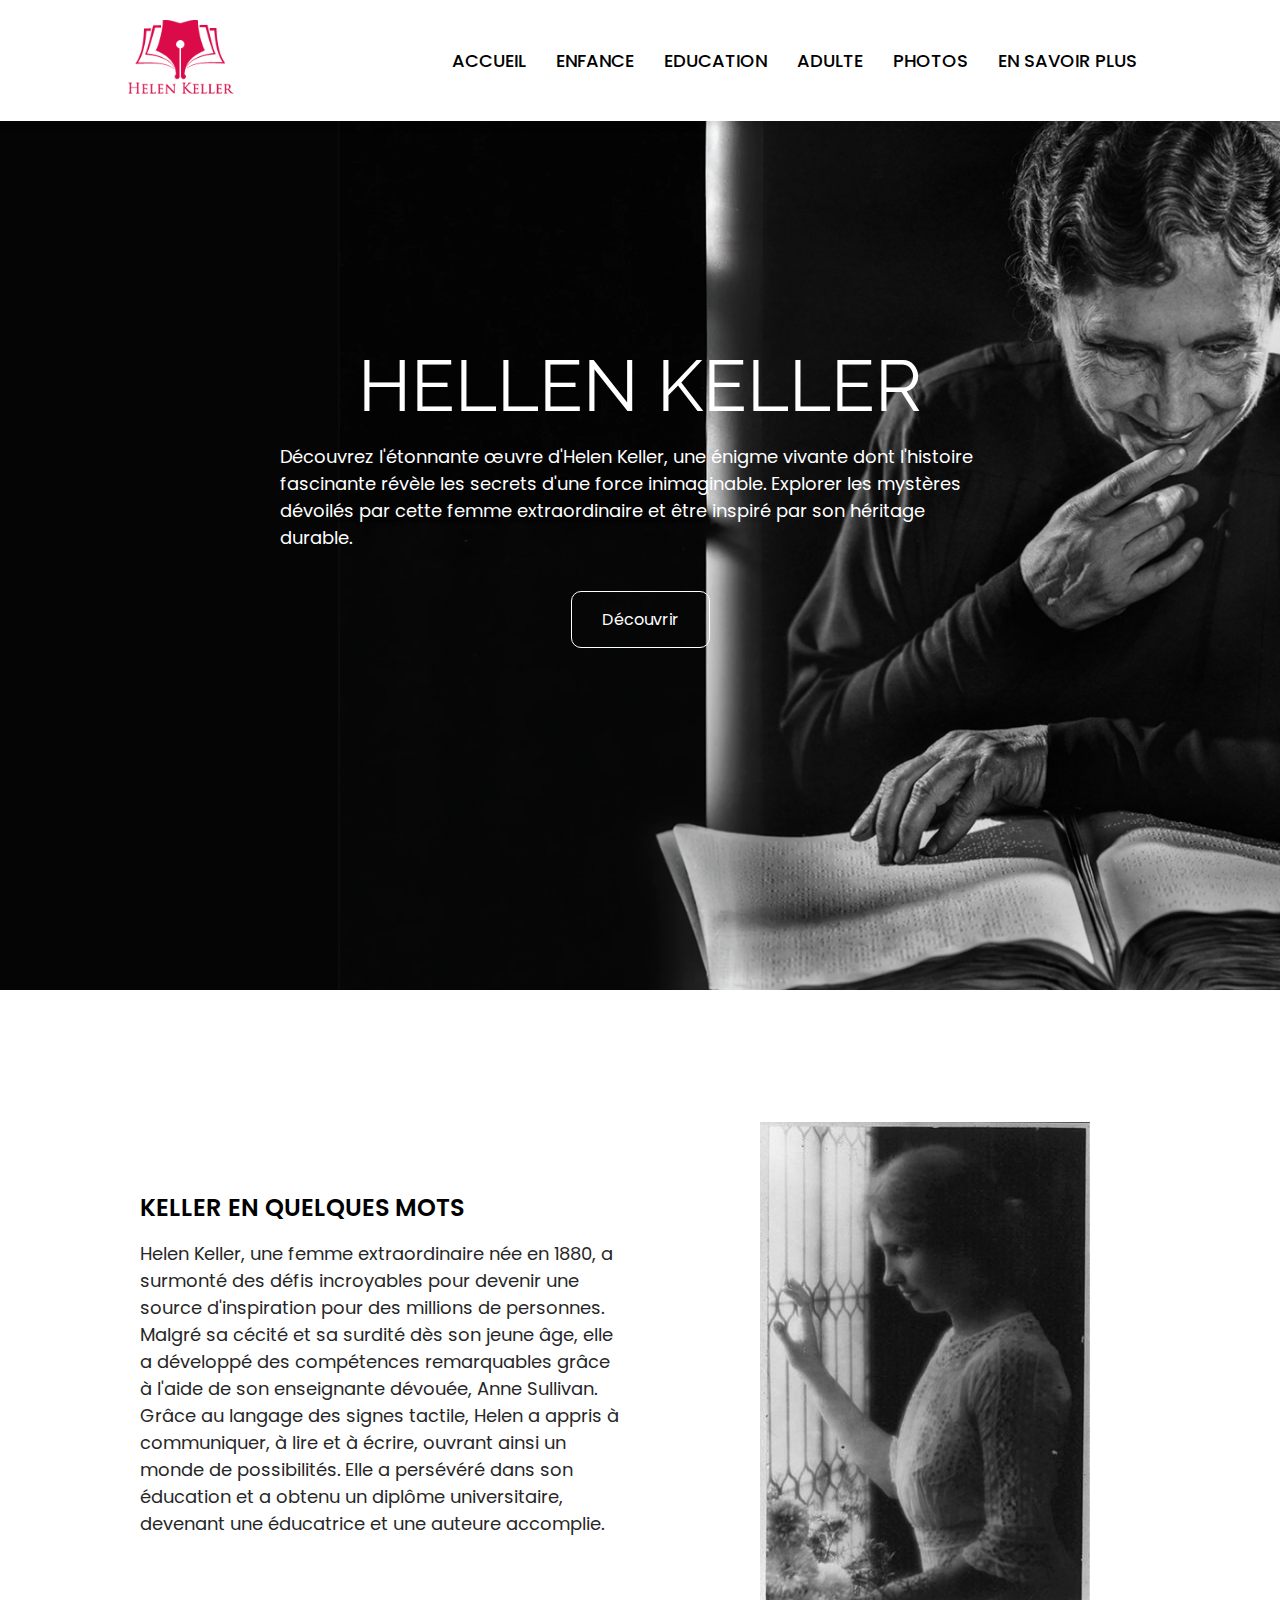
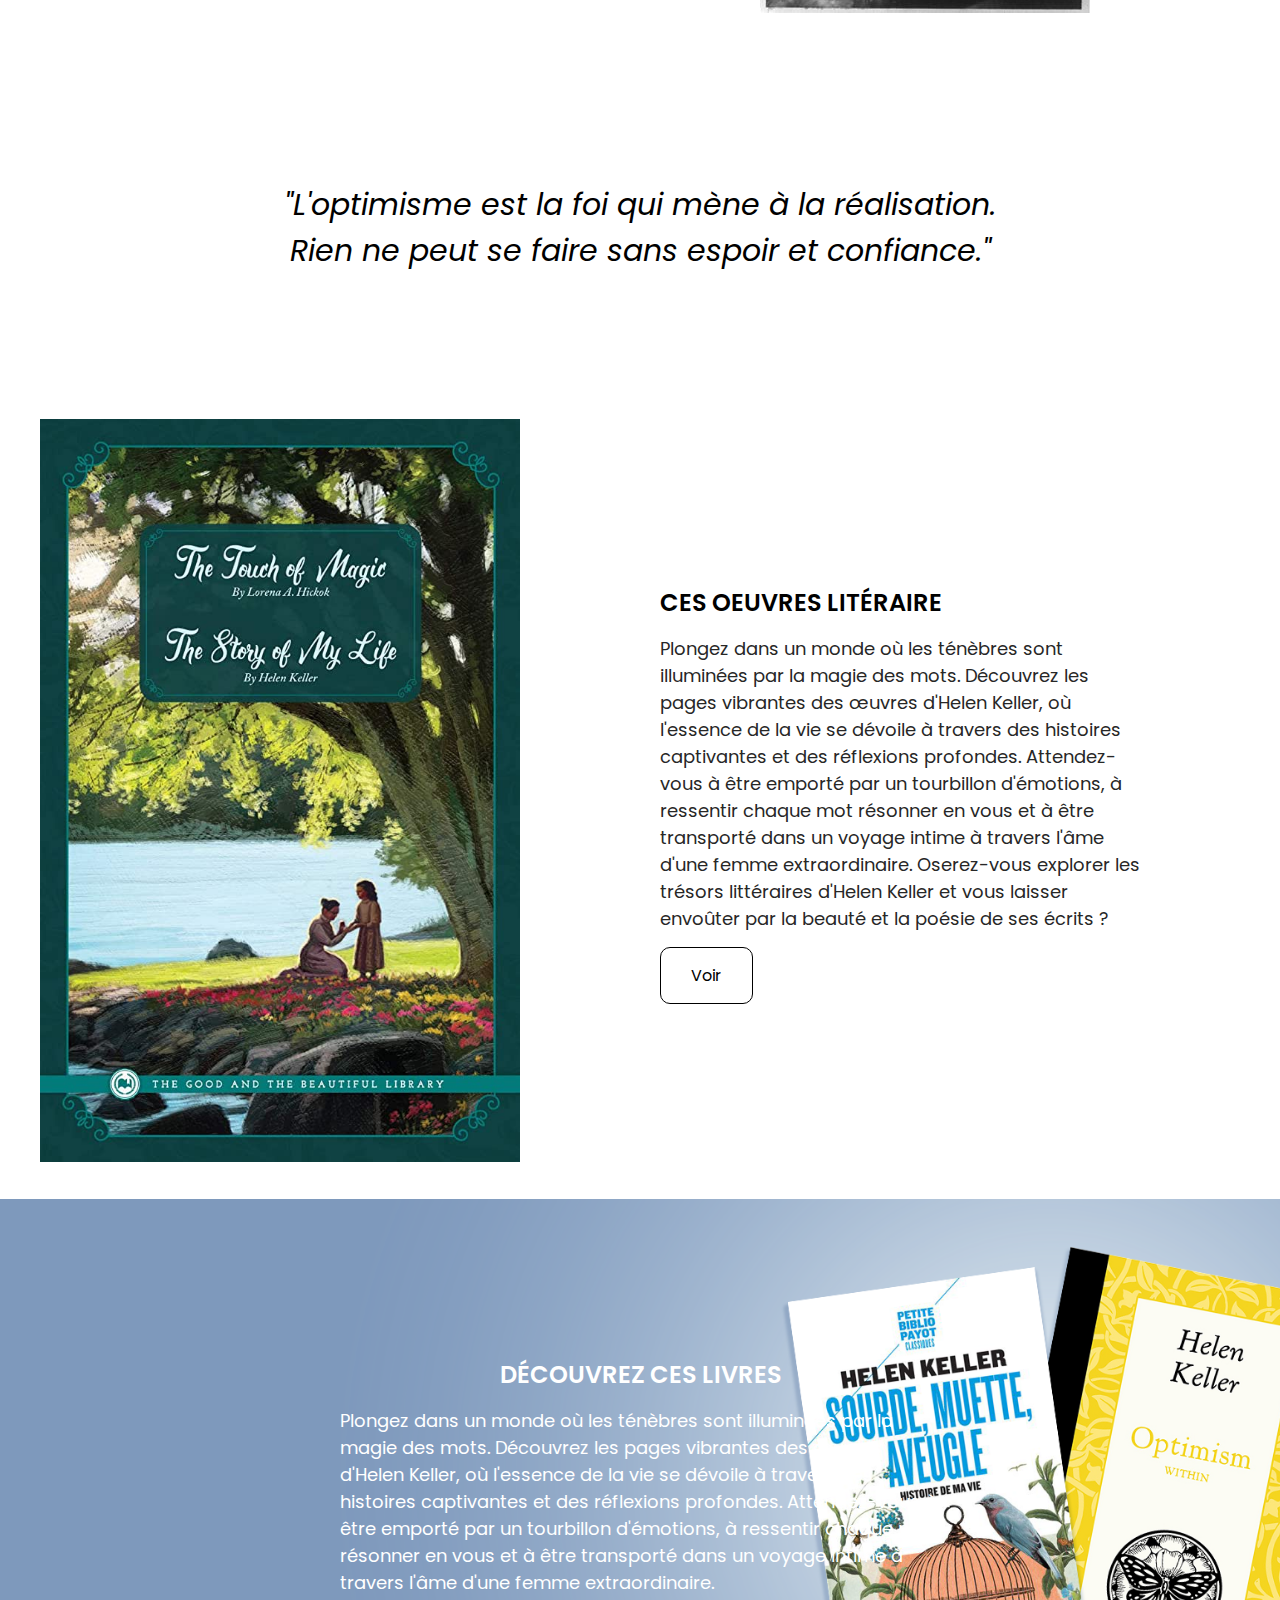
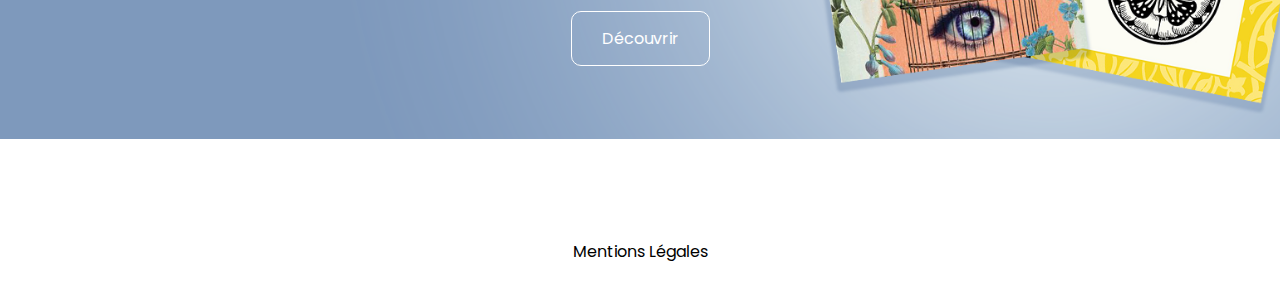
==== index.html @ 91b6901f "commit 02" ====
<!DOCTYPE html>
<html lang="fr">
  <head>
    <meta charset="UTF-8" />
    <meta http-equiv="X-UA-Compatible" content="IE=edge" />
    <meta name="viewport" content="width=device-width, initial-scale=1.0" />
    <meta
      name="description"
      content="Découvrez la vie extraordinaire d'Helen Keller, une femme aveugle et sourde qui a surmonté les obstacles pour devenir une éducatrice, une auteure et une militante pour les droits des personnes handicapées."
    />
    <title>Hellen Keller</title>
    <link rel="stylesheet" href="./styles/styles.css" />
    <script src="./js/main.js" defer></script>
  </head>
  <body>
    <!--Naviguation et Acceuil -->
    <header class="mainhead">
      <div class="container">
        <nav class="menu">
          <a href="index.html">
            <img
              src="./images/hk logo 1.png"
              alt="Logo-Hellen-Keller"
              class="logo-header"
            />
          </a>
          <div class="nav-links mobile-menu">
            <ul>
              <li><a href="index.html">ACCUEIL</a></li>
              <li><a href="enfance.html">ENFANCE</a></li>
              <li><a href="education.html">EDUCATION</a></li>
              <li><a href="adulte.html">ADULTE</a></li>
              <li><a href="galerie.html">PHOTOS</a></li>
              <li>
                <a href="ensavoirplus.html">EN SAVOIR PLUS</a>
              </li>
            </ul>
          </div>
          <img
            src="./images/Icon/icons8-menu-120.png"
            alt="menu burger"
            class="menu-burger"
          />
        </nav>
      </div>
    </header>
    <!--Fin naviguation et Acceuil -->
    <!--Bannière -->
    <section class="banner01">
      <div class="container dflex03">
        <h1>Hellen Keller</h1>
        <p>
          Découvrez l'étonnante œuvre d'Helen Keller, une énigme vivante dont
          l'histoire fascinante révèle les secrets d'une force inimaginable.
          Explorer les mystères dévoilés par cette femme extraordinaire et être
          inspiré par son héritage durable.
        </p>
        <div>
          <a href="adulte.html" class="btn btn-banner">Découvrir</a>
        </div>
      </div>
    </section>
    <!--Fin bannière -->
    <!--Section 01 : Présentation Hellen Keller -->
    <section id="pres-helen" class="secpad">
      <div class="container">
        <!--Display Flex -->
        <div class="dflex">
          <div class="presentation">
            <h2>Keller en quelques mots</h2>
            <p>
              Helen Keller, une femme extraordinaire née en 1880, a surmonté des
              défis incroyables pour devenir une source d'inspiration pour des
              millions de personnes. Malgré sa cécité et sa surdité dès son
              jeune âge, elle a développé des compétences remarquables grâce à
              l'aide de son enseignante dévouée, Anne Sullivan. Grâce au langage
              des signes tactile, Helen a appris à communiquer, à lire et à
              écrire, ouvrant ainsi un monde de possibilités. Elle a persévéré
              dans son éducation et a obtenu un diplôme universitaire, devenant
              une éducatrice et une auteure accomplie.
            </p>
          </div>
          <div class="myimg">
            <img
              src="./images/Helen_Keller13 edu.jpg"
              alt="Photo-Helen-Keller"
            />
          </div>
        </div>
      </div>
    </section>
    <!--Fin section 01 : Presentation Hellen Keller -->
    <!--Section 02 : Citation Connue -->
    <section id="citation" class="secpad">
      <div class="center">
        <p class="grand-italic">
          "L'optimisme est la foi qui mène à la réalisation.<br />
          Rien ne peut se faire sans espoir et confiance."
        </p>
      </div>
    </section>
    <!--Fin Section 02 : Citation Connue -->
    <!--Section 03 : Oeuvres -->
    <section id="oeuvres" class="secpad">
      <div class="container">
        <!--Display Flex -->
        <div class="dflex">
          <div class="myimg">
            <img
              src="./images/71Dxm2+NSxL._AC_UF1000,1000_QL80_.jpg"
              alt="Photo-Helen-Keller"
            />
          </div>
          <div class="presentation">
            <h2>Ces oeuvres litéraire</h2>
            <p>
              Plongez dans un monde où les ténèbres sont illuminées par la magie
              des mots. Découvrez les pages vibrantes des œuvres d'Helen Keller,
              où l'essence de la vie se dévoile à travers des histoires
              captivantes et des réflexions profondes. Attendez-vous à être
              emporté par un tourbillon d'émotions, à ressentir chaque mot
              résonner en vous et à être transporté dans un voyage intime à
              travers l'âme d'une femme extraordinaire. Oserez-vous explorer les
              trésors littéraires d'Helen Keller et vous laisser envoûter par la
              beauté et la poésie de ses écrits ?
            </p>
            <a href="adulte.html" class="btn">Voir</a>
          </div>
        </div>
      </div>
    </section>
    <!--Fin Section 03 : Oeuvres -->
    <!--Bannière 02 : Livres-->
    <section class="banner02 secpad">
      <div class="container dflex03">
        <h2>Découvrez ces livres</h2>
        <p>
          Plongez dans un monde où les ténèbres sont illuminées par la magie des
          mots. Découvrez les pages vibrantes des œuvres d'Helen Keller, où
          l'essence de la vie se dévoile à travers des histoires captivantes et
          des réflexions profondes. Attendez-vous à être emporté par un
          tourbillon d'émotions, à ressentir chaque mot résonner en vous et à
          être transporté dans un voyage intime à travers l'âme d'une femme
          extraordinaire.
        </p>
        <div>
          <a href="adulte.html" class="btn-banner">Découvrir</a>
        </div>
      </div>
    </section>
    <!--Fin bannière 02 : Livres-->
    <!--Footer-->
    <footer class="secpad center">
      <a href="mentions.html">Mentions Légales</a>
    </footer>
    <!--Fin footer-->
  </body>
</html>
---- styles/styles.css ----
@import url("https://fonts.googleapis.com/css2?family=Poppins:ital,wght@0,400;0,500;1,200&family=Raleway:wght@600&display=swap");

/* RESET */
* {
  margin: 0;
  padding: 0;
  box-sizing: border-box;
  font-family: "Poppins", sans-serif;
}

img {
  max-width: 100%;
}

a {
  text-decoration: none;
  color: inherit;
}

li {
  list-style: none;
}

/* FIN RESET */

/* GLOBAL */

.container {
  width: 1200px;
  max-width: 100%;
  margin: 0 auto;
}

.secpad {
  padding: 100px 0px 30px 0px;
}

.secpad02 {
  padding: 50px 0px 00px 0px;
}

.center {
  text-align: center;
}

.myimg {
  width: 40%;
}

.btn {
  border-radius: 10px;
  border: 1px solid #000;
  padding: 15px 30px;
  display: inline-block;
}

.btn:hover {
  border: 1px solid #000;
  background-color: #000;
  color: #fff;
}

a:hover {
  color: #2e86ab;
}
/* FIN GLOBAL */

/* TYPO */

h1 {
  font-family: "Raleway", sans-serif;
  color: #000;
  font-size: 30px;
  font-weight: 600;
  text-transform: uppercase;
  margin-bottom: 15px;
}

h2 {
  color: #000;
  font-size: 24px;
  font-weight: 600;
  text-transform: uppercase;
  margin-bottom: 15px;
}

h3 {
  color: #000;
  font-size: 22px;
  font-weight: 500;
  text-transform: uppercase;
  margin: 60px 0px 20px 0px;
}

p {
  color: #000;
  font-size: 18px;
  font-weight: 400;
  margin-bottom: 15px;
}

p.grand-italic {
  font-size: 30px;
  font-style: italic;
}

h1.page-titre {
  font-size: 48px;
  text-align: center;
  padding: 15px;
  margin: 100px 0px 70px 0px;
  width: 60%;
  background-color: #d94188;
  color: #fff;
}

/* Fin TYPO */

/* HEADER */

.mainhead {
  width: 100%;
  position: absolute;
  top: 0;
  background-color: #fff;
  padding: 20px 0px;
  box-shadow: #00000028 0px 2px 10px;
}

.menu {
  display: flex;
  flex-wrap: wrap;
  flex-direction: row;
  align-items: center;
  justify-content: space-around;
}

.menu .logo-header {
  width: 80%;
}

.menu .nav-links ul {
  display: flex;
}

.menu ul li a {
  padding: 15px;
  display: block;
  font-weight: 500;
  font-size: 18px;
}

.menu ul li a:hover {
  padding: 15px;
  display: block;
  font-weight: 600;
  color: #d91e50;
}

.menu .menu-burger {
  display: none;
  position: absolute;
  top: 50px;
  right: 50px;
  width: 40px;
}

/* Fin HEADER */

/*PAGE ACCUEIL*/

/* Bannière 01 */
.banner01 {
  height: 110vh;
  background-image: url(../images/Banniere01.png);
  background-position: center center;
  background-size: cover;
  display: flex;
  align-items: center;
}

.banner01 h1 {
  color: #fff;
  font-size: 72px;
  font-weight: 400;
  text-transform: uppercase;
  margin-bottom: 15px;
}

.banner01 p {
  color: #fff;
  font-size: 18px;
  font-weight: 400;
  margin-bottom: 40px;
  width: 60%;
}

.btn-banner {
  border: 1px solid #fff;
  color: #fff;
  padding: 15px 30px;
  border-radius: 10px;
}

.btn-banner:hover {
  border: none;
  color: #000;
  background: #fff;
  padding: 15px 30px;
  border-radius: 10px;
}

.presentation,
.enfance-helen,
.education,
.carrière {
  width: 40%;
  margin: 100px;
}

.presentation p,
.enfance-helen p,
.education p,
.carrière p {
  color: #272727;
  margin: 15px 0px;
}

/* Fin bannière 01 */

/* Section 01 : Présentation Hellen Keller */
.dflex {
  display: flex;
  flex-wrap: wrap;
  flex-direction: row;
  justify-content: space-between;
  align-items: center;
}

/* Fin section 01 : Présentation Hellen Keller */

/* Bannière 02 */

.banner02 {
  height: 60vh;
  background-image: url(../images/Banniere02.png);
  background-position: center center;
  background-size: cover;
  display: flex;
  align-items: center;
  flex-wrap: wrap;
  flex-direction: column;
  justify-content: center;
}

.banner02 p {
  width: 50%;
  margin-bottom: 30px;
}

.banner02 p,
.banner02 h2 {
  color: #fff;
}
/* Fin Bannière 02 */

/*FIN PAGE ACCUEIL*/

/*PAGE ENFANCE*/

/* Section 03 : Enfance Helen Keller : La rencontre déterminante avec Anne Sullivan */

.dflex02 {
  display: flex;
  flex-direction: row;
  justify-content: space-around;
  align-items: first baseline;
}

.dflex03 {
  display: flex;
  flex-direction: column;
  align-items: center;
}

.enfance-helen02 {
  width: 50%;
  margin: 15px;
  background: #e4edf2;
  padding: 30px;
  border-radius: 10px;
}

.enfance-helen02 p,
.enfance-helen03 p {
  color: #272727;
  margin: 15px 0px;
}

.enfance-helen03 {
  background: #e4edf2;
  margin-bottom: 90px;
  padding: 30px;
  border-radius: 10px;
}

/*PAGE ADULTE*/

.myimg02 {
  width: 25%;
}

/*FIN PAGE ADULTE*/

/*PAGE GALERIE*/

.dflex04 {
  display: flex;
  flex-wrap: wrap;
  flex-direction: row;
  align-items: flex-start;
}

.myimg03 {
  margin-right: 130px;
}

.livres p {
  margin: 10px 0px 15px 0px;
}

.myimg02 {
  width: max-content;
  object-fit: cover;
}

.position {
  position: initial;
}

.content {
  position: relative;
}

.content:hover .texte {
  visibility: visible;
  cursor: pointer;
  transition: 0.5s ease-in-out;
}

.content:hover .myimg02 {
  filter: blur(2px);
}

.texte {
  position: absolute;
  top: 0;
  left: 0;
  background: #272727bf;
  width: 200px;
  height: 270px;
  visibility: hidden;
}

.texte p {
  margin: 20px 0px 0px 20px;
  color: #fff;
}

/*RESPONSIVE*/

@media screen and (max-width: 700px) {
  /*TYPO*/

  h1.page-titre {
    width: 80%;
  }
  /*TYPO*/

  /*GLOBAL*/

  .dflex,
  .dflex02,
  .dflex03,
  .dflex04 {
    flex-direction: column;
    justify-content: center;
    align-items: center;
  }

  /*FIN GLOBAL*/

  /* HEADER*/

  .mainhead {
    height: 150px;
  }

  .menu .menu-burger {
    display: block;
  }

  .menu a .logo-header {
    position: absolute;
    width: 15%;
    top: 50px;
    left: 50px;
  }

  .nav-links {
    top: 0;
    position: absolute;
    background: #fff;
    width: 100%;
    height: 100vh;
    display: flex;
    justify-content: center;
    align-items: center;
    margin-left: -200%;
  }

  .nav-links.mobile-menu {
    margin-left: 0;
  }

  .nav-links ul {
    display: flex;
    flex-direction: column;
    align-items: center;
  }

  /*FIN HEADER*/

  /* ACCUEIL*/

  .dflex03 {
    display: flex;
  }

  .banner01 h1,
  .banner01 p,
  .banner01 a {
    margin: 10px 0px 0px 30px;
    text-align: center;
  }

  .presentation {
    width: 60%;
  }

  .banner02 {
    height: 100vh;
    background-position: center left;
  }

  .banner02 h2,
  .banner02 p,
  .banner02 a {
    text-align: center;
  }

  .banner02 a {
    margin-top: 40px;
  }

  /* FIN ACCUEIL*/

  /* ENFANCE*/

  .enfance-helen03 {
    margin: 0px 30px 60px 30px;
  }

  /* FIN ENFANCE*/

  /*ADULTE*/

  .livres {
    margin-bottom: 50px;
  }

  .myimg02 {
    width: 50%;
  }

  /*FIN ADULTE*/

  /* GALERIE*/

  .content {
    position: initial;
    margin-bottom: 20px;
  }

  .myimg03 {
    margin-right: 0;
  }

  /* FIN GALERIE*/

  /* EN SAVOIR PLUS*/

  .mobile-marge {
    margin: 0px 30px 0px 30px;
  }

  /* FIN EN SAVOIR PLUS*/
}

/*FIN RESPONSIVE*/
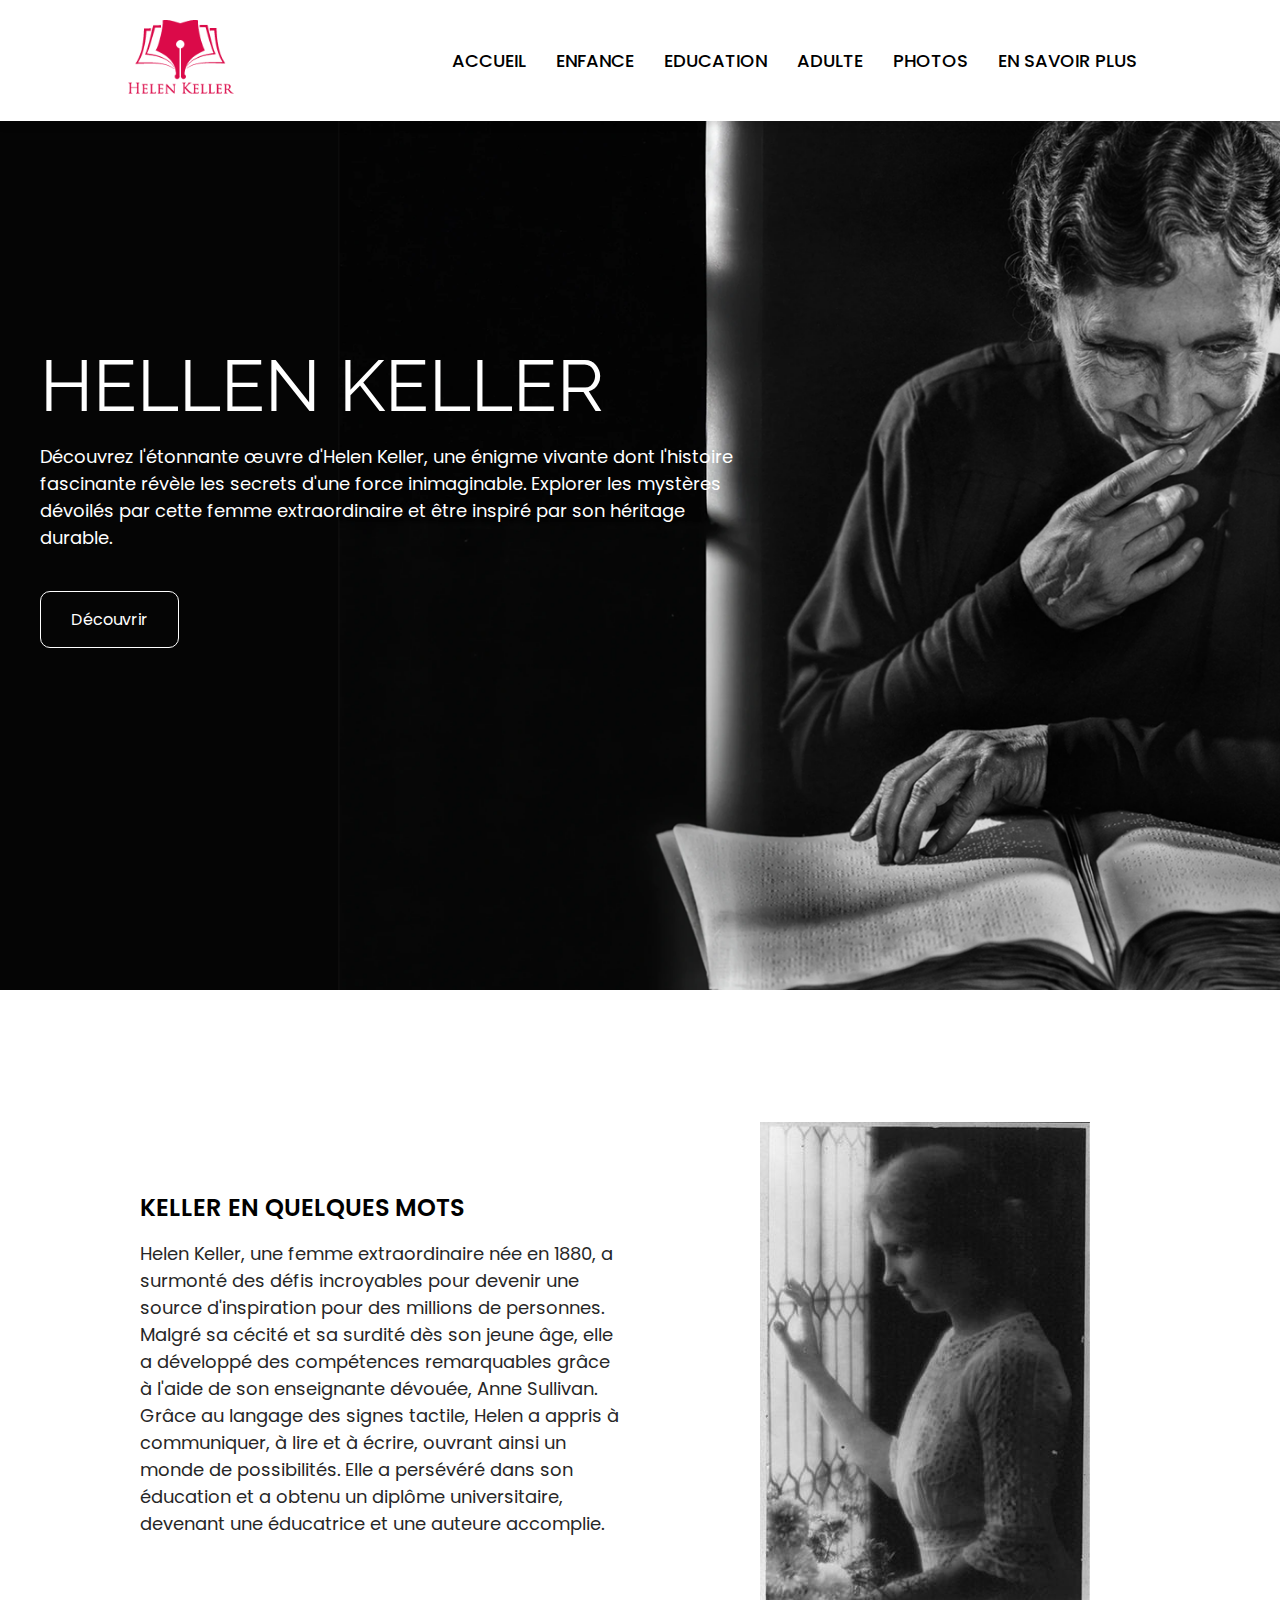
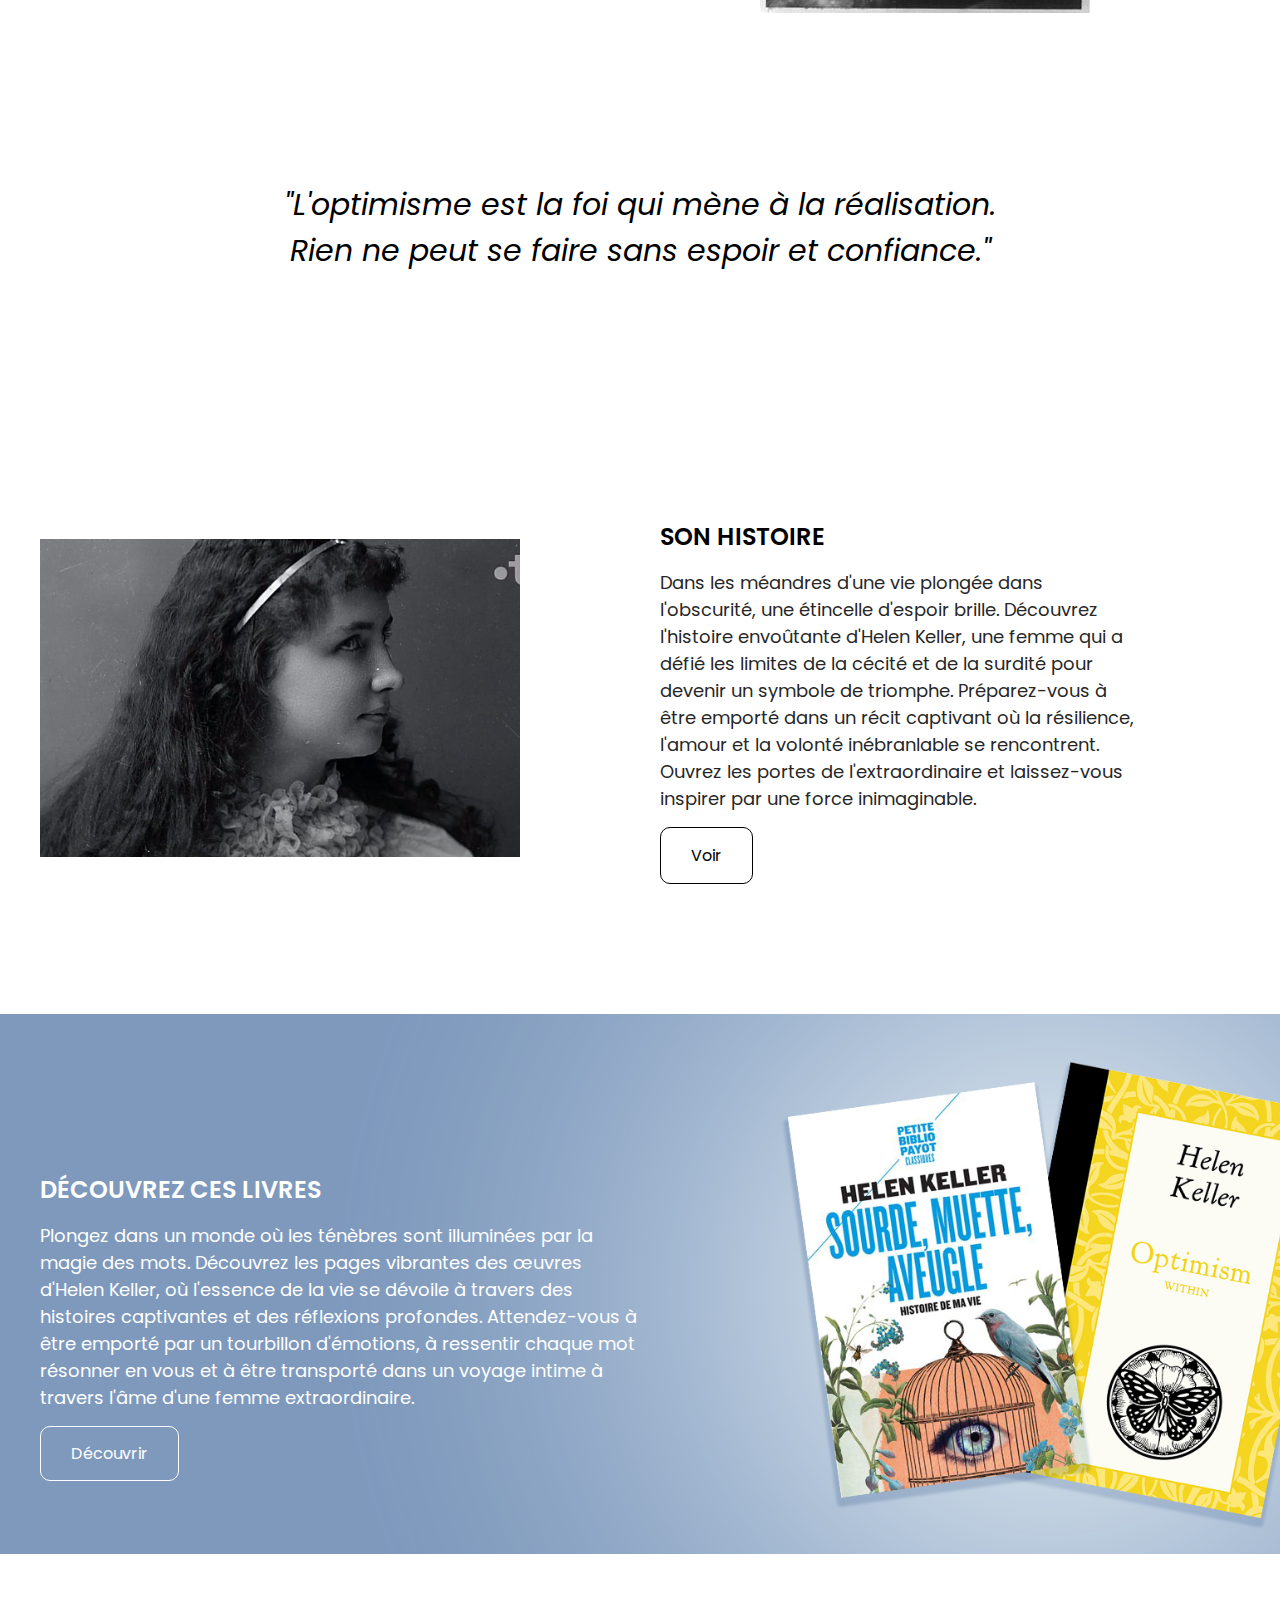
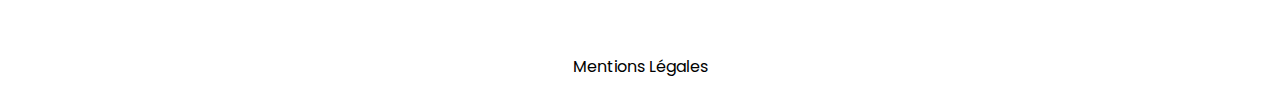
==== commit 3aecc985: "details" ====
--- a/index.html
+++ b/index.html
@@ -4,6 +4,14 @@
     <meta charset="UTF-8" />
     <meta http-equiv="X-UA-Compatible" content="IE=edge" />
     <meta name="viewport" content="width=device-width, initial-scale=1.0" />
+    <meta
+      property="og:title"
+      content="Helen Keller : Une histoire incroyable"
+    />
+    <meta
+      property="og:image"
+      content="Découvrez l'histoire inspirante d'Helen Keller, une source de courage et de triomphe. Plongez dans le parcours extraordinaire d'une femme qui a surmonté l'obscurité de la cécité et de la surdité pour laisser une empreinte indélébile dans le monde."
+    />
     <meta
       name="description"
       content="Découvrez la vie extraordinaire d'Helen Keller, une femme aveugle et sourde qui a surmonté les obstacles pour devenir une éducatrice, une auteure et une militante pour les droits des personnes handicapées."
@@ -20,7 +28,7 @@
           <a href="index.html">
             <img
               src="./images/hk logo 1.png"
-              alt="Logo-Hellen-Keller"
+              alt="Logo Hellen Keller"
               class="logo-header"
             />
           </a>
@@ -47,7 +55,7 @@
     <!--Fin naviguation et Acceuil -->
     <!--Bannière -->
     <section class="banner01">
-      <div class="container dflex03">
+      <div class="container dflex05">
         <h1>Hellen Keller</h1>
         <p>
           Découvrez l'étonnante œuvre d'Helen Keller, une énigme vivante dont
@@ -83,7 +91,7 @@
           <div class="myimg">
             <img
               src="./images/Helen_Keller13 edu.jpg"
-              alt="Photo-Helen-Keller"
+              alt="Photo Helen Keller"
             />
           </div>
         </div>
@@ -106,23 +114,19 @@
         <!--Display Flex -->
         <div class="dflex">
           <div class="myimg">
-            <img
-              src="./images/71Dxm2+NSxL._AC_UF1000,1000_QL80_.jpg"
-              alt="Photo-Helen-Keller"
-            />
+            <img src="./images/CHILD 5.jpg" alt="Photo Helen Keller enfant " />
           </div>
           <div class="presentation">
-            <h2>Ces oeuvres litéraire</h2>
+            <h2>Son Histoire</h2>
             <p>
-              Plongez dans un monde où les ténèbres sont illuminées par la magie
-              des mots. Découvrez les pages vibrantes des œuvres d'Helen Keller,
-              où l'essence de la vie se dévoile à travers des histoires
-              captivantes et des réflexions profondes. Attendez-vous à être
-              emporté par un tourbillon d'émotions, à ressentir chaque mot
-              résonner en vous et à être transporté dans un voyage intime à
-              travers l'âme d'une femme extraordinaire. Oserez-vous explorer les
-              trésors littéraires d'Helen Keller et vous laisser envoûter par la
-              beauté et la poésie de ses écrits ?
+              Dans les méandres d'une vie plongée dans l'obscurité, une
+              étincelle d'espoir brille. Découvrez l'histoire envoûtante d'Helen
+              Keller, une femme qui a défié les limites de la cécité et de la
+              surdité pour devenir un symbole de triomphe. Préparez-vous à être
+              emporté dans un récit captivant où la résilience, l'amour et la
+              volonté inébranlable se rencontrent. Ouvrez les portes de
+              l'extraordinaire et laissez-vous inspirer par une force
+              inimaginable.
             </p>
             <a href="adulte.html" class="btn">Voir</a>
           </div>
@@ -132,7 +136,7 @@
     <!--Fin Section 03 : Oeuvres -->
     <!--Bannière 02 : Livres-->
     <section class="banner02 secpad">
-      <div class="container dflex03">
+      <div class="container dflex05">
         <h2>Découvrez ces livres</h2>
         <p>
           Plongez dans un monde où les ténèbres sont illuminées par la magie des
--- a/styles/styles.css
+++ b/styles/styles.css
@@ -321,7 +321,7 @@
   align-items: flex-start;
 }
 
-.myimg03 {
+.myimg04 {
   margin-right: 130px;
 }
 
@@ -329,7 +329,7 @@
   margin: 10px 0px 15px 0px;
 }
 
-.myimg02 {
+.myimg03 {
   width: max-content;
   object-fit: cover;
 }
@@ -433,8 +433,10 @@
 
   /* ACCUEIL*/
 
-  .dflex03 {
+  .dflex05 {
     display: flex;
+    flex-direction: column;
+    align-items: center;
   }
 
   .banner01 h1,
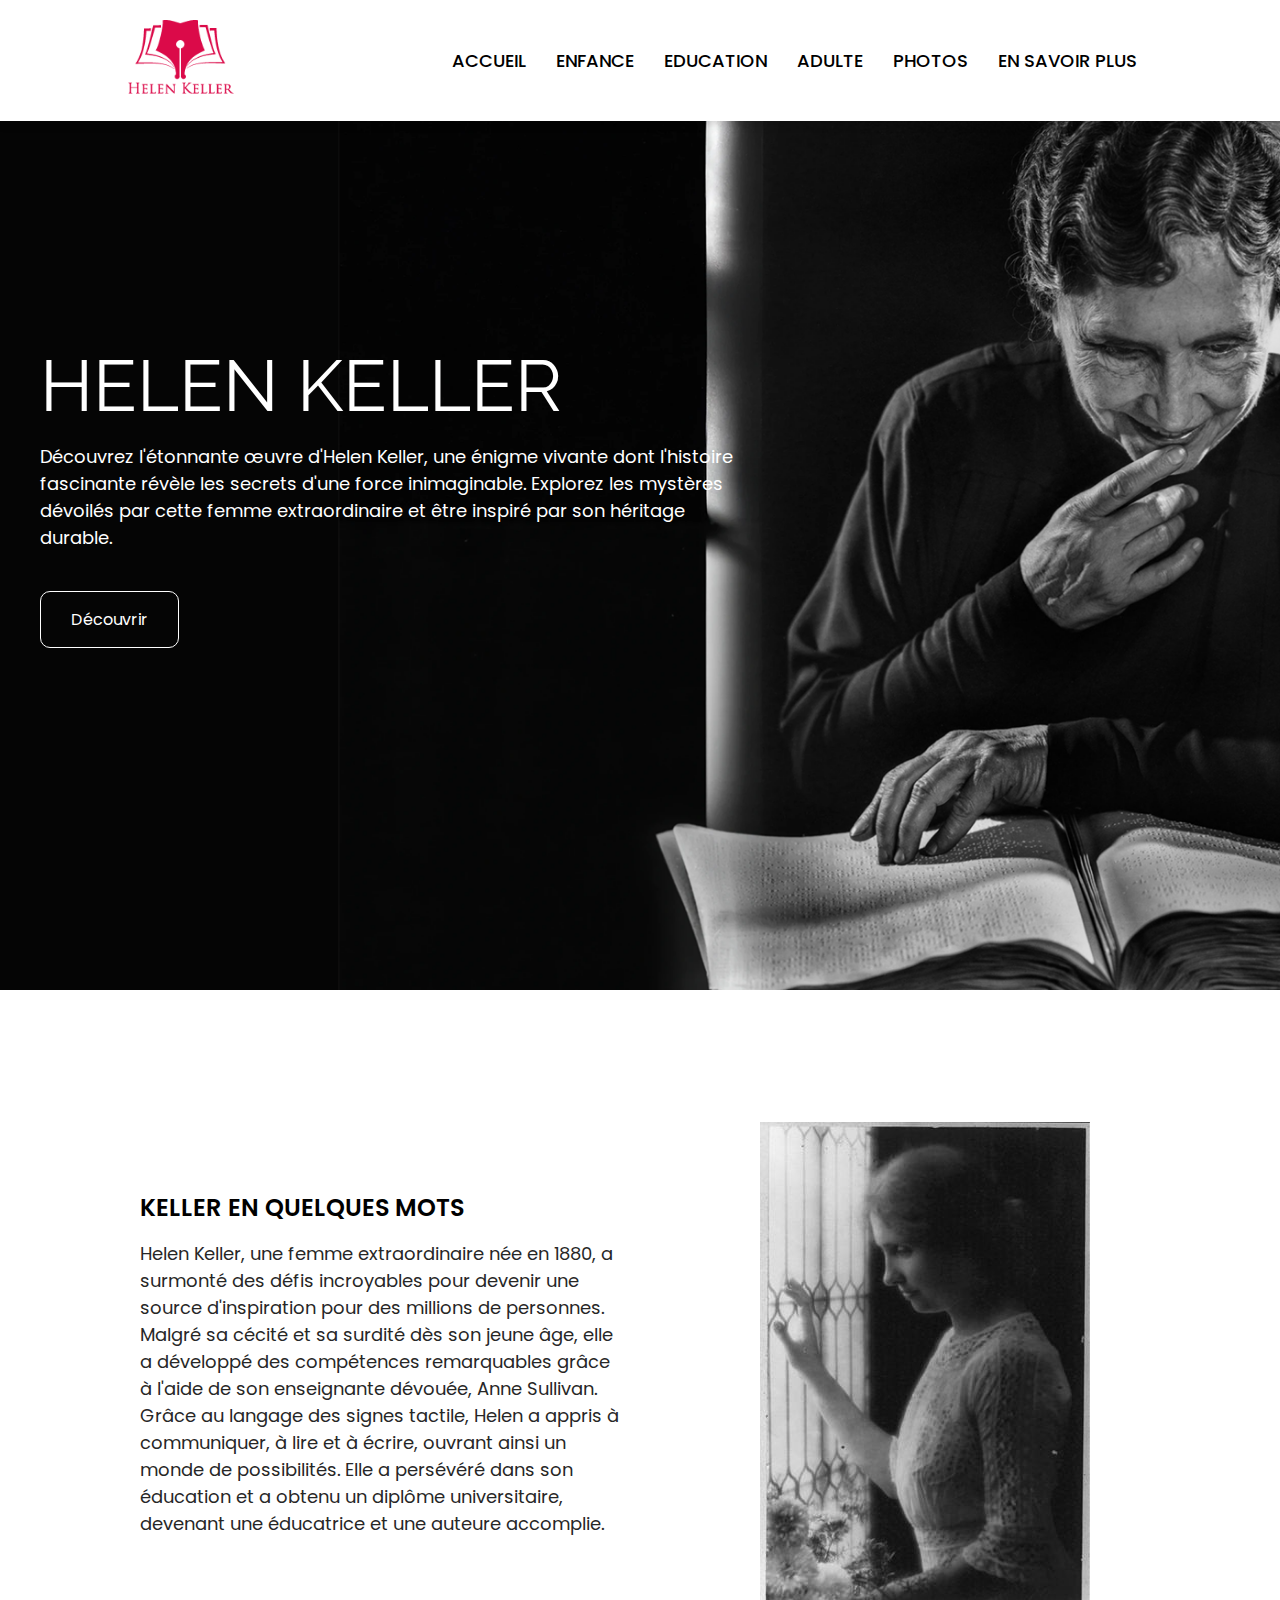
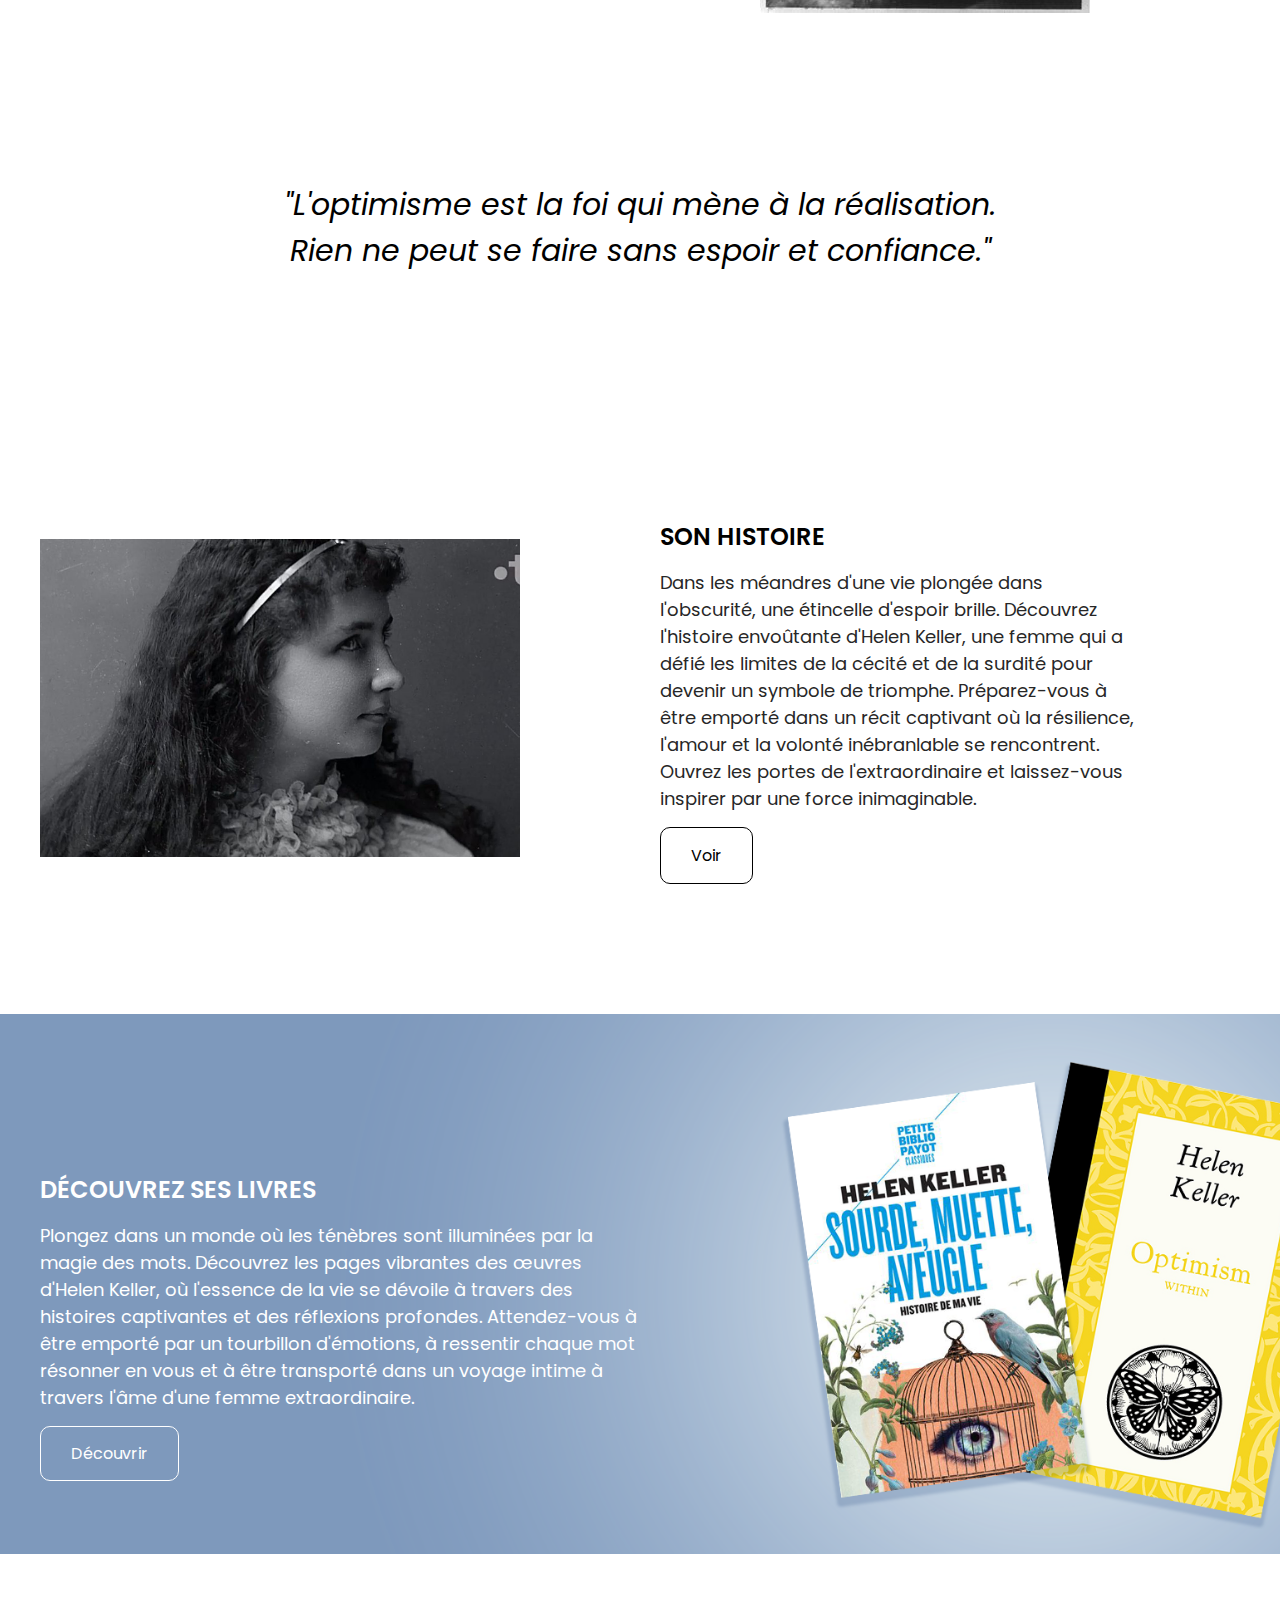
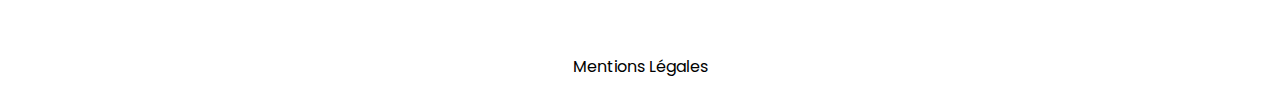
==== commit c6295813: "corrections" ====
--- a/index.html
+++ b/index.html
@@ -16,7 +16,7 @@
       name="description"
       content="Découvrez la vie extraordinaire d'Helen Keller, une femme aveugle et sourde qui a surmonté les obstacles pour devenir une éducatrice, une auteure et une militante pour les droits des personnes handicapées."
     />
-    <title>Hellen Keller</title>
+    <title>Helen Keller</title>
     <link rel="stylesheet" href="./styles/styles.css" />
     <script src="./js/main.js" defer></script>
   </head>
@@ -56,11 +56,11 @@
     <!--Bannière -->
     <section class="banner01">
       <div class="container dflex05">
-        <h1>Hellen Keller</h1>
+        <h1>Helen Keller</h1>
         <p>
           Découvrez l'étonnante œuvre d'Helen Keller, une énigme vivante dont
           l'histoire fascinante révèle les secrets d'une force inimaginable.
-          Explorer les mystères dévoilés par cette femme extraordinaire et être
+          Explorez les mystères dévoilés par cette femme extraordinaire et être
           inspiré par son héritage durable.
         </p>
         <div>
@@ -137,7 +137,7 @@
     <!--Bannière 02 : Livres-->
     <section class="banner02 secpad">
       <div class="container dflex05">
-        <h2>Découvrez ces livres</h2>
+        <h2>Découvrez ses livres</h2>
         <p>
           Plongez dans un monde où les ténèbres sont illuminées par la magie des
           mots. Découvrez les pages vibrantes des œuvres d'Helen Keller, où
